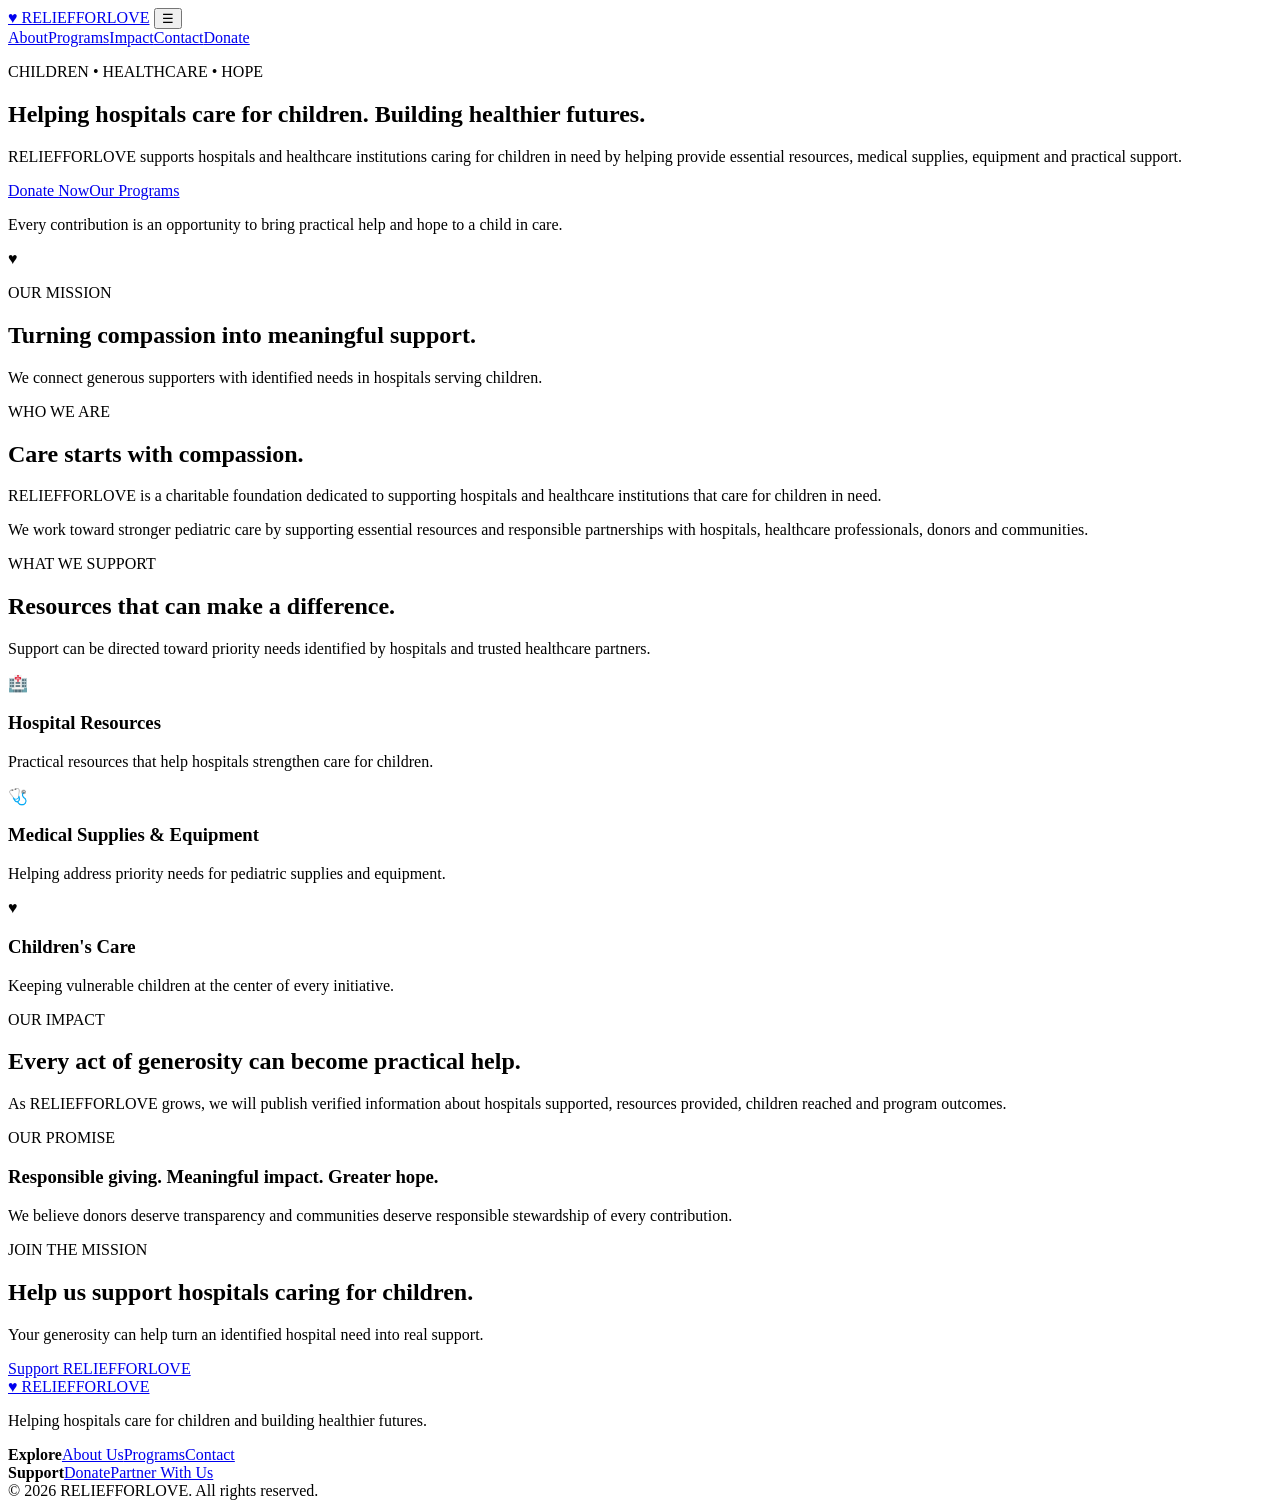
==== index.html @ f80bd143 "Add files via upload" ====
<!doctype html>
<html lang="en">
<head>
<meta charset="utf-8"><meta name="viewport" content="width=device-width,initial-scale=1">
<meta name="description" content="RELIEFFORLOVE supports hospitals caring for children in need.">
<title>RELIEFFORLOVE | Helping Hospitals Care for Children</title>
<link rel="stylesheet" href="css/style.css">
</head>
<body>
<header class="header"><nav class="nav wrap">
<a class="logo" href="index.html">♥ RELIEFFORLOVE</a>
<button class="menu" aria-label="Menu">☰</button>
<div class="links"><a href="about.html">About</a><a href="programs.html">Programs</a><a href="#impact">Impact</a><a href="contact.html">Contact</a><a class="btn small" href="donate.html">Donate</a></div>
</nav></header>

<main>
<section class="hero"><div class="wrap hero-grid">
<div><p class="eyebrow">CHILDREN • HEALTHCARE • HOPE</p>
<h1>Helping hospitals care for children. Building healthier futures.</h1>
<p class="lead">RELIEFFORLOVE supports hospitals and healthcare institutions caring for children in need by helping provide essential resources, medical supplies, equipment and practical support.</p>
<div class="actions"><a class="btn" href="donate.html">Donate Now</a><a class="btn outline" href="programs.html">Our Programs</a></div>
<p class="note">Every contribution is an opportunity to bring practical help and hope to a child in care.</p></div>
<div class="feature"><div class="heart">♥</div><p class="eyebrow light">OUR MISSION</p><h2>Turning compassion into meaningful support.</h2><p>We connect generous supporters with identified needs in hospitals serving children.</p></div>
</div></section>

<section class="section" id="mission"><div class="wrap split"><div><p class="eyebrow">WHO WE ARE</p><h2>Care starts with compassion.</h2></div><div><p>RELIEFFORLOVE is a charitable foundation dedicated to supporting hospitals and healthcare institutions that care for children in need.</p><p>We work toward stronger pediatric care by supporting essential resources and responsible partnerships with hospitals, healthcare professionals, donors and communities.</p></div></div></section>

<section class="section soft" id="programs"><div class="wrap"><p class="eyebrow">WHAT WE SUPPORT</p><h2>Resources that can make a difference.</h2><p class="intro">Support can be directed toward priority needs identified by hospitals and trusted healthcare partners.</p>
<div class="cards"><article><span>🏥</span><h3>Hospital Resources</h3><p>Practical resources that help hospitals strengthen care for children.</p></article><article><span>🩺</span><h3>Medical Supplies & Equipment</h3><p>Helping address priority needs for pediatric supplies and equipment.</p></article><article><span>♥</span><h3>Children's Care</h3><p>Keeping vulnerable children at the center of every initiative.</p></article></div></div></section>

<section class="section" id="impact"><div class="wrap impact"><div><p class="eyebrow">OUR IMPACT</p><h2>Every act of generosity can become practical help.</h2><p class="intro">As RELIEFFORLOVE grows, we will publish verified information about hospitals supported, resources provided, children reached and program outcomes.</p></div><div class="promise"><p class="eyebrow">OUR PROMISE</p><h3>Responsible giving. Meaningful impact. Greater hope.</h3><p>We believe donors deserve transparency and communities deserve responsible stewardship of every contribution.</p></div></div></section>

<section class="cta"><div class="wrap cta-grid"><div><p class="eyebrow light">JOIN THE MISSION</p><h2>Help us support hospitals caring for children.</h2><p>Your generosity can help turn an identified hospital need into real support.</p></div><a class="btn white" href="donate.html">Support RELIEFFORLOVE</a></div></section>
</main>

<footer><div class="wrap footer"><div><a class="logo white-text" href="index.html">♥ RELIEFFORLOVE</a><p>Helping hospitals care for children and building healthier futures.</p></div><div><b>Explore</b><a href="about.html">About Us</a><a href="programs.html">Programs</a><a href="contact.html">Contact</a></div><div><b>Support</b><a href="donate.html">Donate</a><a href="contact.html">Partner With Us</a></div></div><div class="wrap copyright">© 2026 RELIEFFORLOVE. All rights reserved.</div></footer>
<script src="js/main.js"></script>
</body></html>
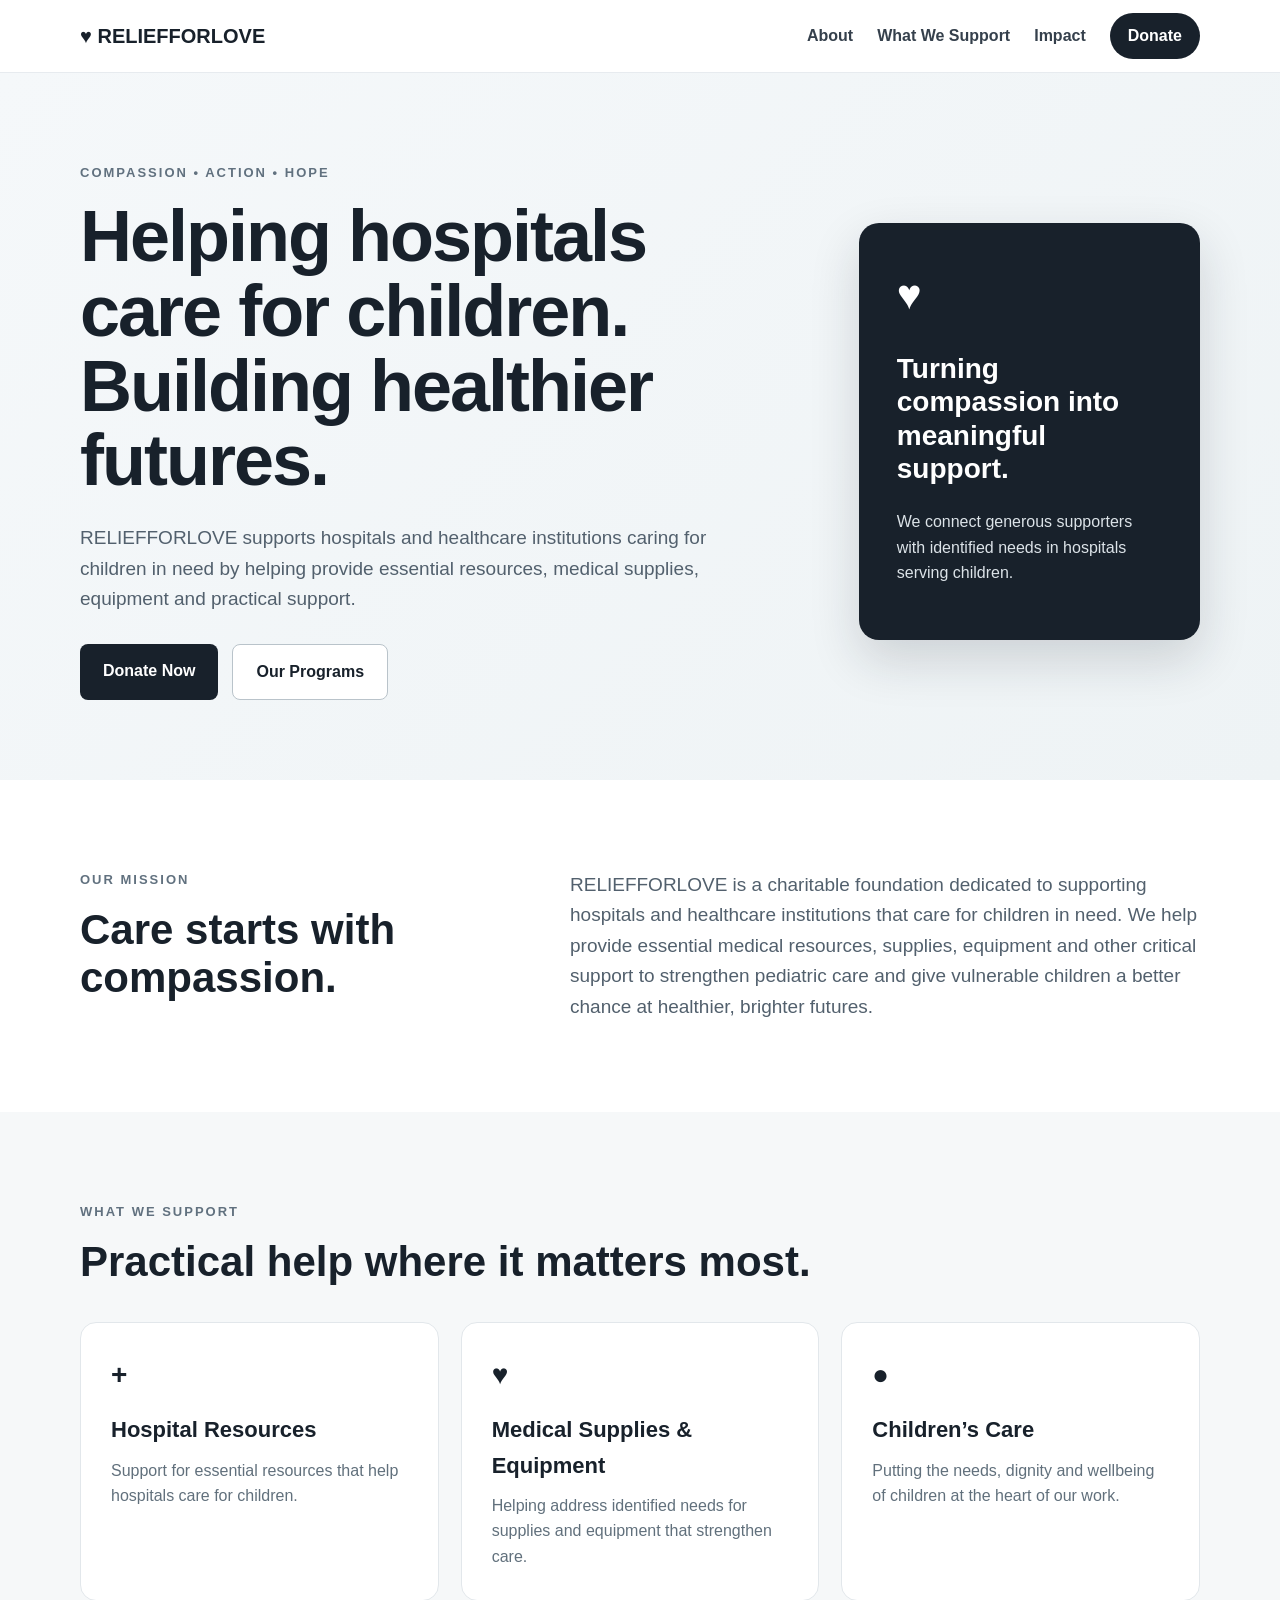
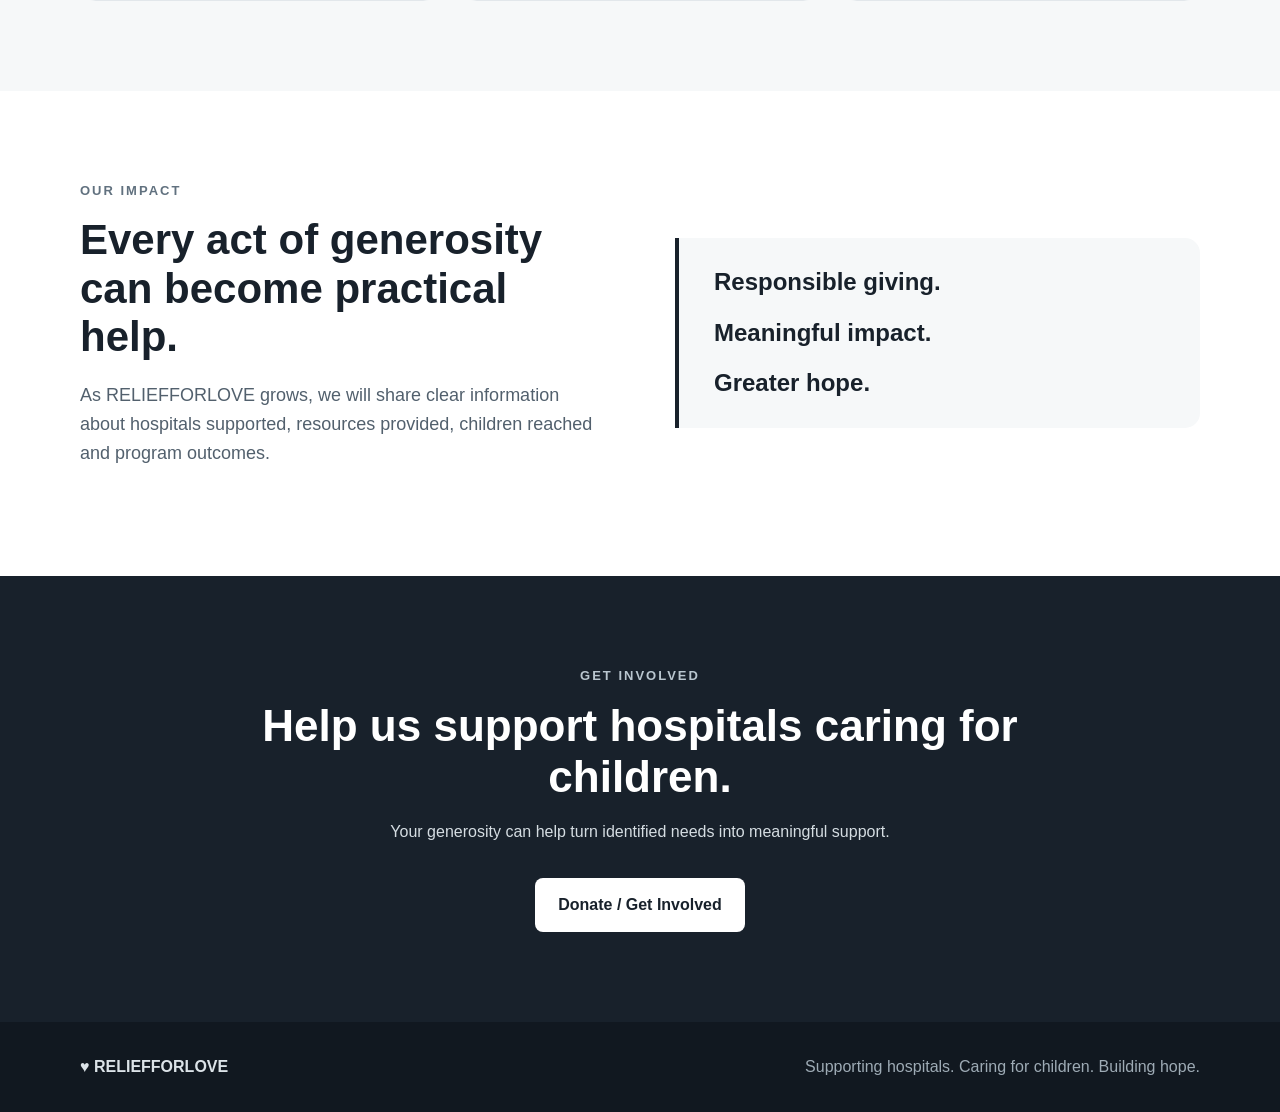
==== commit 4abe3fe0: "Add files via upload" ====
--- a/index.html
+++ b/index.html
@@ -1,38 +1,97 @@
-<!doctype html>
+<!DOCTYPE html>
 <html lang="en">
 <head>
-<meta charset="utf-8"><meta name="viewport" content="width=device-width,initial-scale=1">
-<meta name="description" content="RELIEFFORLOVE supports hospitals caring for children in need.">
-<title>RELIEFFORLOVE | Helping Hospitals Care for Children</title>
-<link rel="stylesheet" href="css/style.css">
+  <meta charset="UTF-8">
+  <meta name="viewport" content="width=device-width, initial-scale=1.0">
+  <title>RELIEFFORLOVE | Helping Hospitals Care for Children</title>
+  <link rel="stylesheet" href="style.css">
 </head>
 <body>
-<header class="header"><nav class="nav wrap">
-<a class="logo" href="index.html">♥ RELIEFFORLOVE</a>
-<button class="menu" aria-label="Menu">☰</button>
-<div class="links"><a href="about.html">About</a><a href="programs.html">Programs</a><a href="#impact">Impact</a><a href="contact.html">Contact</a><a class="btn small" href="donate.html">Donate</a></div>
-</nav></header>
+  <header class="header">
+    <div class="container nav">
+      <a class="logo" href="index.html">♥ RELIEFFORLOVE</a>
+      <nav>
+        <a href="#mission">About</a>
+        <a href="#support">What We Support</a>
+        <a href="#impact">Impact</a>
+        <a class="nav-donate" href="#donate">Donate</a>
+      </nav>
+    </div>
+  </header>
 
-<main>
-<section class="hero"><div class="wrap hero-grid">
-<div><p class="eyebrow">CHILDREN • HEALTHCARE • HOPE</p>
-<h1>Helping hospitals care for children. Building healthier futures.</h1>
-<p class="lead">RELIEFFORLOVE supports hospitals and healthcare institutions caring for children in need by helping provide essential resources, medical supplies, equipment and practical support.</p>
-<div class="actions"><a class="btn" href="donate.html">Donate Now</a><a class="btn outline" href="programs.html">Our Programs</a></div>
-<p class="note">Every contribution is an opportunity to bring practical help and hope to a child in care.</p></div>
-<div class="feature"><div class="heart">♥</div><p class="eyebrow light">OUR MISSION</p><h2>Turning compassion into meaningful support.</h2><p>We connect generous supporters with identified needs in hospitals serving children.</p></div>
-</div></section>
+  <main>
+    <section class="hero">
+      <div class="container hero-grid">
+        <div>
+          <p class="eyebrow">COMPASSION • ACTION • HOPE</p>
+          <h1>Helping hospitals care for children. <span>Building healthier futures.</span></h1>
+          <p class="hero-text">RELIEFFORLOVE supports hospitals and healthcare institutions caring for children in need by helping provide essential resources, medical supplies, equipment and practical support.</p>
+          <div class="buttons">
+            <a class="button primary" href="#donate">Donate Now</a>
+            <a class="button secondary" href="#support">Our Programs</a>
+          </div>
+        </div>
+        <div class="hero-card">
+          <div class="heart">♥</div>
+          <h2>Turning compassion into meaningful support.</h2>
+          <p>We connect generous supporters with identified needs in hospitals serving children.</p>
+        </div>
+      </div>
+    </section>
 
-<section class="section" id="mission"><div class="wrap split"><div><p class="eyebrow">WHO WE ARE</p><h2>Care starts with compassion.</h2></div><div><p>RELIEFFORLOVE is a charitable foundation dedicated to supporting hospitals and healthcare institutions that care for children in need.</p><p>We work toward stronger pediatric care by supporting essential resources and responsible partnerships with hospitals, healthcare professionals, donors and communities.</p></div></div></section>
+    <section id="mission" class="section">
+      <div class="container two-col">
+        <div>
+          <p class="eyebrow">OUR MISSION</p>
+          <h2>Care starts with compassion.</h2>
+        </div>
+        <p>RELIEFFORLOVE is a charitable foundation dedicated to supporting hospitals and healthcare institutions that care for children in need. We help provide essential medical resources, supplies, equipment and other critical support to strengthen pediatric care and give vulnerable children a better chance at healthier, brighter futures.</p>
+      </div>
+    </section>
 
-<section class="section soft" id="programs"><div class="wrap"><p class="eyebrow">WHAT WE SUPPORT</p><h2>Resources that can make a difference.</h2><p class="intro">Support can be directed toward priority needs identified by hospitals and trusted healthcare partners.</p>
-<div class="cards"><article><span>🏥</span><h3>Hospital Resources</h3><p>Practical resources that help hospitals strengthen care for children.</p></article><article><span>🩺</span><h3>Medical Supplies & Equipment</h3><p>Helping address priority needs for pediatric supplies and equipment.</p></article><article><span>♥</span><h3>Children's Care</h3><p>Keeping vulnerable children at the center of every initiative.</p></article></div></div></section>
+    <section id="support" class="section light">
+      <div class="container">
+        <p class="eyebrow">WHAT WE SUPPORT</p>
+        <h2>Practical help where it matters most.</h2>
+        <div class="cards">
+          <article><div class="icon">+</div><h3>Hospital Resources</h3><p>Support for essential resources that help hospitals care for children.</p></article>
+          <article><div class="icon">♥</div><h3>Medical Supplies & Equipment</h3><p>Helping address identified needs for supplies and equipment that strengthen care.</p></article>
+          <article><div class="icon">●</div><h3>Children’s Care</h3><p>Putting the needs, dignity and wellbeing of children at the heart of our work.</p></article>
+        </div>
+      </div>
+    </section>
 
-<section class="section" id="impact"><div class="wrap impact"><div><p class="eyebrow">OUR IMPACT</p><h2>Every act of generosity can become practical help.</h2><p class="intro">As RELIEFFORLOVE grows, we will publish verified information about hospitals supported, resources provided, children reached and program outcomes.</p></div><div class="promise"><p class="eyebrow">OUR PROMISE</p><h3>Responsible giving. Meaningful impact. Greater hope.</h3><p>We believe donors deserve transparency and communities deserve responsible stewardship of every contribution.</p></div></div></section>
+    <section id="impact" class="section">
+      <div class="container impact">
+        <div>
+          <p class="eyebrow">OUR IMPACT</p>
+          <h2>Every act of generosity can become practical help.</h2>
+          <p>As RELIEFFORLOVE grows, we will share clear information about hospitals supported, resources provided, children reached and program outcomes.</p>
+        </div>
+        <div class="promise">
+          <strong>Responsible giving.</strong>
+          <strong>Meaningful impact.</strong>
+          <strong>Greater hope.</strong>
+        </div>
+      </div>
+    </section>
 
-<section class="cta"><div class="wrap cta-grid"><div><p class="eyebrow light">JOIN THE MISSION</p><h2>Help us support hospitals caring for children.</h2><p>Your generosity can help turn an identified hospital need into real support.</p></div><a class="btn white" href="donate.html">Support RELIEFFORLOVE</a></div></section>
-</main>
+    <section id="donate" class="cta">
+      <div class="container">
+        <p class="eyebrow">GET INVOLVED</p>
+        <h2>Help us support hospitals caring for children.</h2>
+        <p>Your generosity can help turn identified needs into meaningful support.</p>
+        <a class="button primary" href="mailto:info@reliefforlove.org?subject=Donation%20Inquiry">Donate / Get Involved</a>
+      </div>
+    </section>
+  </main>
 
-<footer><div class="wrap footer"><div><a class="logo white-text" href="index.html">♥ RELIEFFORLOVE</a><p>Helping hospitals care for children and building healthier futures.</p></div><div><b>Explore</b><a href="about.html">About Us</a><a href="programs.html">Programs</a><a href="contact.html">Contact</a></div><div><b>Support</b><a href="donate.html">Donate</a><a href="contact.html">Partner With Us</a></div></div><div class="wrap copyright">© 2026 RELIEFFORLOVE. All rights reserved.</div></footer>
-<script src="js/main.js"></script>
-</body></html>+  <footer>
+    <div class="container footer">
+      <strong>♥ RELIEFFORLOVE</strong>
+      <span>Supporting hospitals. Caring for children. Building hope.</span>
+    </div>
+  </footer>
+  <script src="main.js"></script>
+</body>
+</html>
--- a/style.css
+++ b/style.css
@@ -0,0 +1 @@
+*{box-sizing:border-box}html{scroll-behavior:smooth}body{margin:0;font-family:Arial,Helvetica,sans-serif;color:#18212b;line-height:1.6;background:#fff}.container{width:min(1120px,92%);margin:auto}.header{position:sticky;top:0;background:rgba(255,255,255,.96);border-bottom:1px solid #e7ebef;z-index:10}.nav{min-height:72px;display:flex;align-items:center;justify-content:space-between;gap:20px}.logo{font-weight:800;font-size:20px;text-decoration:none;color:#18212b}.nav nav{display:flex;align-items:center;gap:24px}.nav nav a{color:#35404c;text-decoration:none;font-weight:600}.nav-donate{padding:10px 18px;border-radius:999px;background:#18212b;color:white!important}.hero{padding:90px 0 80px;background:linear-gradient(135deg,#f5f8fa,#eef3f5)}.hero-grid{display:grid;grid-template-columns:1.35fr .65fr;gap:70px;align-items:center}.eyebrow{font-size:13px;font-weight:800;letter-spacing:2px;color:#61717f;margin:0 0 15px}.hero h1{font-size:clamp(42px,6vw,72px);line-height:1.04;letter-spacing:-2px;margin:0 0 25px}.hero h1 span{display:block}.hero-text{font-size:19px;max-width:680px;color:#52606d}.buttons{display:flex;gap:14px;flex-wrap:wrap;margin-top:30px}.button{display:inline-block;padding:14px 23px;border-radius:8px;text-decoration:none;font-weight:800}.primary{background:#18212b;color:white}.secondary{border:1px solid #b9c3ca;color:#18212b;background:white}.hero-card{background:#18212b;color:white;border-radius:20px;padding:38px;box-shadow:0 20px 50px rgba(24,33,43,.16)}.heart{font-size:42px;margin-bottom:15px}.hero-card h2{font-size:28px;line-height:1.2}.hero-card p{color:#dce3e8}.section{padding:90px 0}.section.light{background:#f6f8f9}.two-col{display:grid;grid-template-columns:.8fr 1.2fr;gap:70px}.section h2{font-size:42px;line-height:1.15;margin:0 0 20px}.two-col>p{font-size:19px;color:#52606d;margin:0}.cards{display:grid;grid-template-columns:repeat(3,1fr);gap:22px;margin-top:35px}.cards article{background:white;border:1px solid #e2e7eb;border-radius:16px;padding:30px}.icon{font-size:28px;font-weight:800;margin-bottom:15px}.cards h3{font-size:22px;margin:0 0 10px}.cards p{color:#61707c;margin:0}.impact{display:grid;grid-template-columns:1fr 1fr;gap:70px;align-items:center}.impact p:not(.eyebrow){font-size:18px;color:#52606d}.promise{border-left:4px solid #18212b;padding:25px 35px;background:#f6f8f9;border-radius:0 15px 15px 0;display:grid;gap:12px;font-size:24px}.cta{text-align:center;padding:90px 20px;background:#18212b;color:white}.cta .eyebrow{color:#b9c6cf}.cta h2{font-size:44px;line-height:1.15;margin:0 auto 15px;max-width:760px}.cta p{color:#d5dde2}.cta .primary{background:white;color:#18212b;margin-top:18px}footer{background:#111820;color:#dce3e8}.footer{min-height:90px;display:flex;justify-content:space-between;align-items:center;gap:20px}footer span{color:#9eabb5}@media(max-width:800px){.nav nav{gap:12px;font-size:14px}.hero-grid,.two-col,.impact{grid-template-columns:1fr;gap:35px}.hero{padding:65px 0}.cards{grid-template-columns:1fr}.section{padding:65px 0}.section h2,.cta h2{font-size:34px}.footer{flex-direction:column;justify-content:center;padding:25px 0;text-align:center}}@media(max-width:520px){.nav{min-height:62px}.logo{font-size:17px}.nav nav a:not(.nav-donate){display:none}.hero h1{font-size:43px}.hero-text{font-size:17px}}
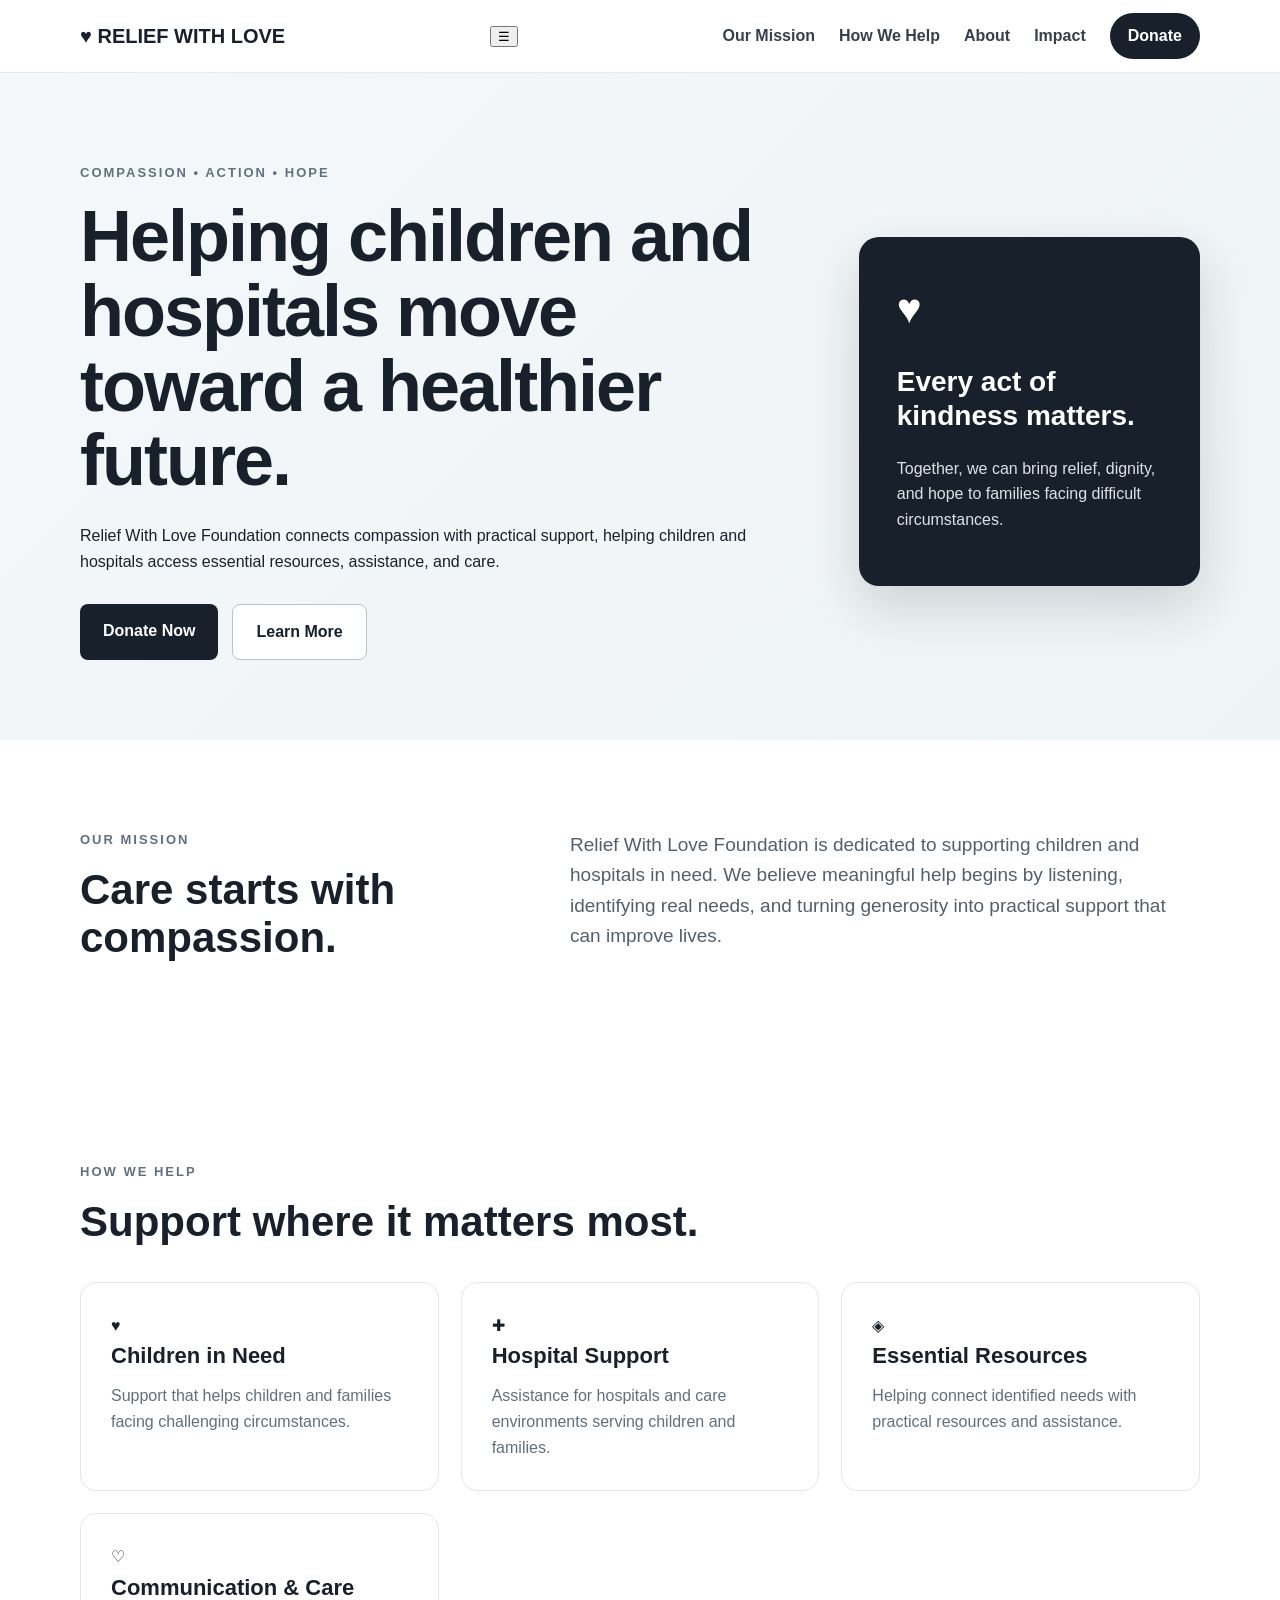
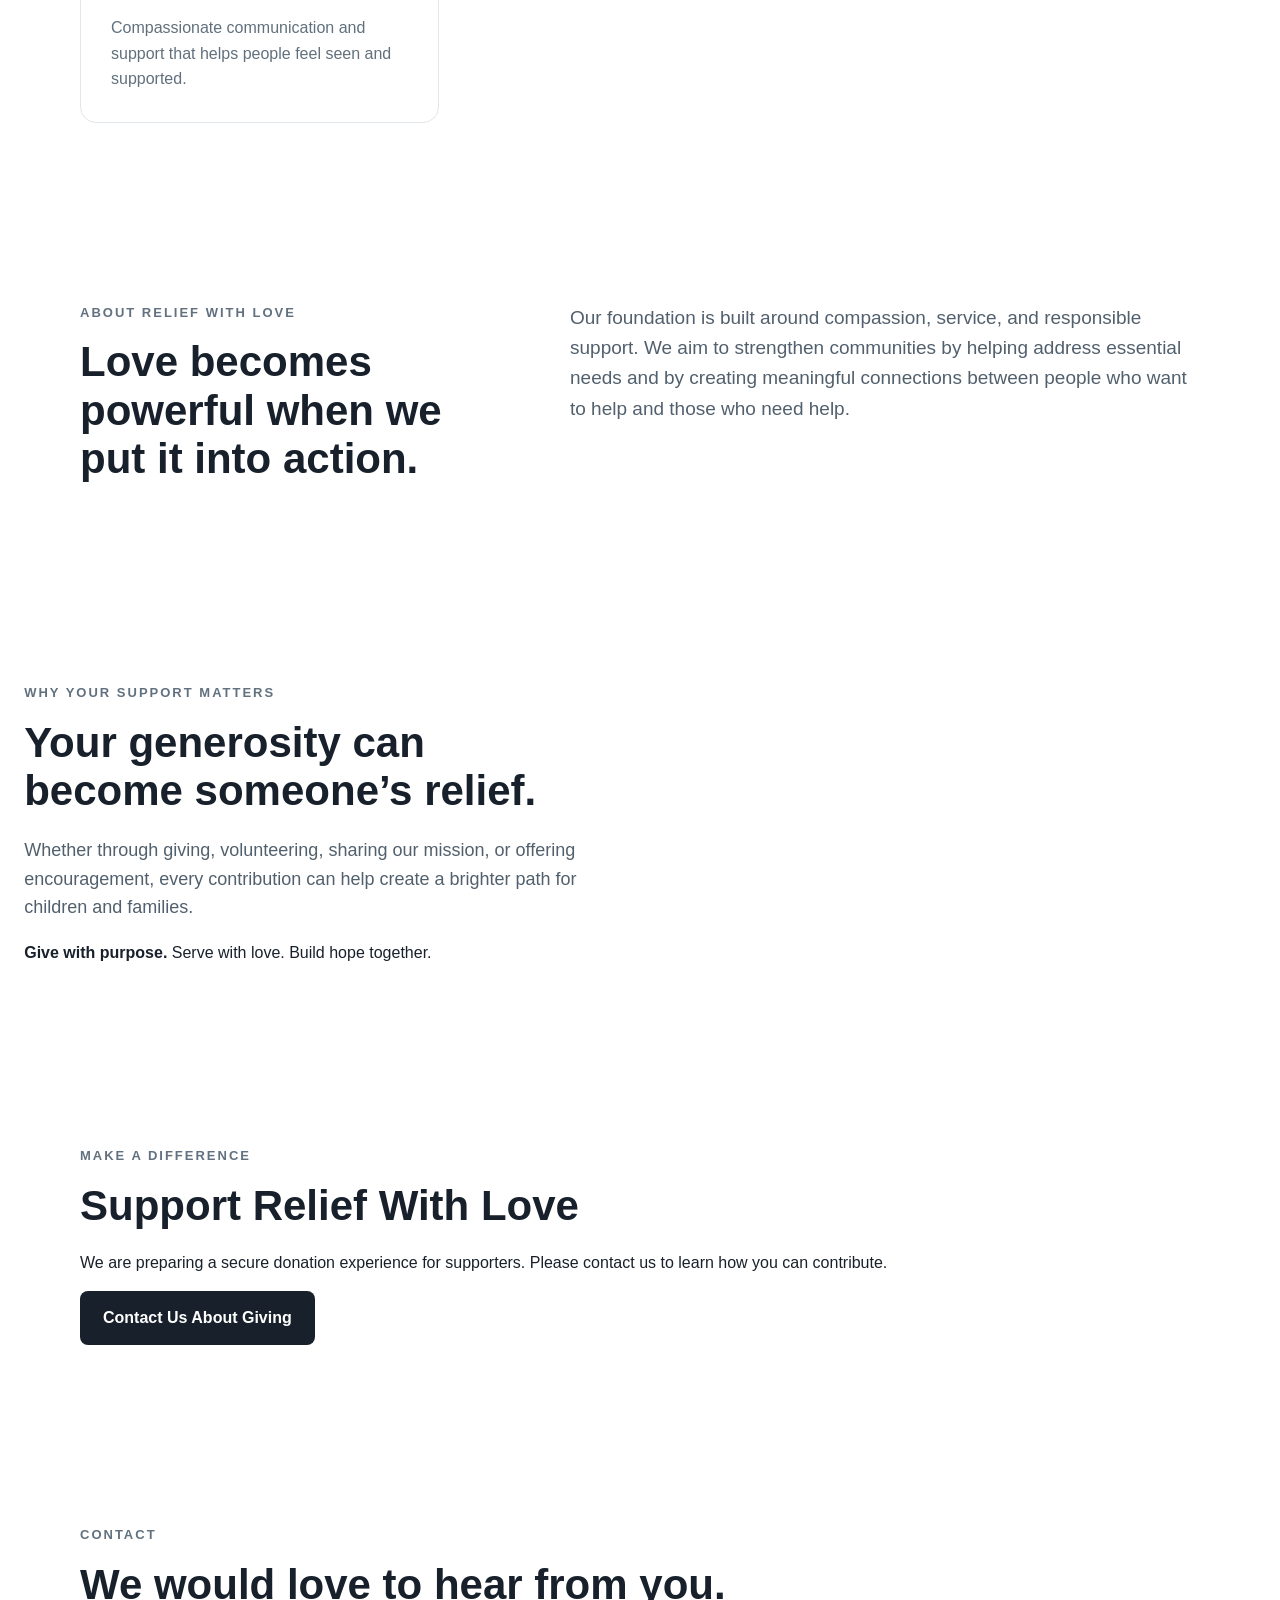
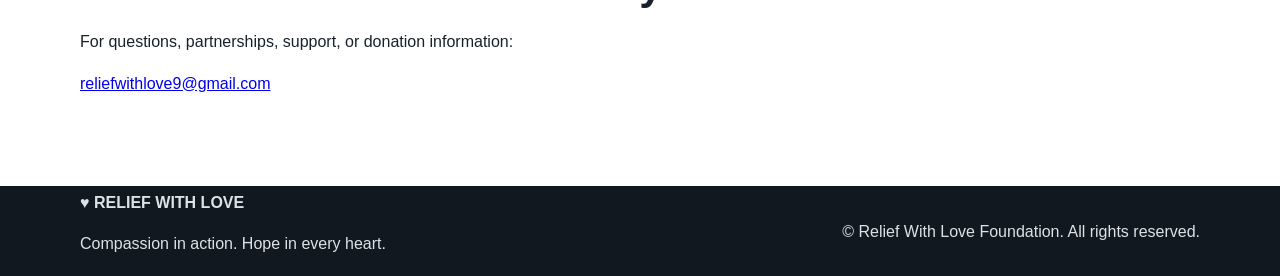
==== commit 6645c6a8: "Update index.html" ====
--- a/index.html
+++ b/index.html
@@ -3,95 +3,240 @@
 <head>
   <meta charset="UTF-8">
   <meta name="viewport" content="width=device-width, initial-scale=1.0">
-  <title>RELIEFFORLOVE | Helping Hospitals Care for Children</title>
+  <meta name="description" content="Relief With Love Foundation supports children and hospitals with essential resources, compassionate assistance, and hope.">
+  <title>RELIEF WITH LOVE | Compassion in Action</title>
   <link rel="stylesheet" href="style.css">
 </head>
+
 <body>
-  <header class="header">
-    <div class="container nav">
-      <a class="logo" href="index.html">♥ RELIEFFORLOVE</a>
-      <nav>
-        <a href="#mission">About</a>
-        <a href="#support">What We Support</a>
-        <a href="#impact">Impact</a>
-        <a class="nav-donate" href="#donate">Donate</a>
-      </nav>
-    </div>
-  </header>
-
-  <main>
-    <section class="hero">
-      <div class="container hero-grid">
-        <div>
-          <p class="eyebrow">COMPASSION • ACTION • HOPE</p>
-          <h1>Helping hospitals care for children. <span>Building healthier futures.</span></h1>
-          <p class="hero-text">RELIEFFORLOVE supports hospitals and healthcare institutions caring for children in need by helping provide essential resources, medical supplies, equipment and practical support.</p>
-          <div class="buttons">
-            <a class="button primary" href="#donate">Donate Now</a>
-            <a class="button secondary" href="#support">Our Programs</a>
-          </div>
-        </div>
-        <div class="hero-card">
-          <div class="heart">♥</div>
-          <h2>Turning compassion into meaningful support.</h2>
-          <p>We connect generous supporters with identified needs in hospitals serving children.</p>
-        </div>
+
+<header class="header">
+  <div class="container nav">
+    <a class="logo" href="index.html">♥ RELIEF WITH LOVE</a>
+
+    <button class="menu-toggle" aria-label="Open menu">☰</button>
+
+    <nav class="nav-links">
+      <a href="#mission">Our Mission</a>
+      <a href="#programs">How We Help</a>
+      <a href="#about">About</a>
+      <a href="#impact">Impact</a>
+      <a class="nav-donate" href="#donate">Donate</a>
+    </nav>
+  </div>
+</header>
+
+<main>
+
+<section class="hero">
+  <div class="container hero-grid">
+
+    <div>
+      <p class="eyebrow">COMPASSION • ACTION • HOPE</p>
+
+      <h1>
+        Helping children and hospitals move toward a healthier future.
+      </h1>
+
+      <p class="lead">
+        Relief With Love Foundation connects compassion with practical support,
+        helping children and hospitals access essential resources, assistance,
+        and care.
+      </p>
+
+      <div class="buttons">
+        <a class="button primary" href="#donate">Donate Now</a>
+        <a class="button secondary" href="#mission">Learn More</a>
       </div>
-    </section>
-
-    <section id="mission" class="section">
-      <div class="container two-col">
-        <div>
-          <p class="eyebrow">OUR MISSION</p>
-          <h2>Care starts with compassion.</h2>
-        </div>
-        <p>RELIEFFORLOVE is a charitable foundation dedicated to supporting hospitals and healthcare institutions that care for children in need. We help provide essential medical resources, supplies, equipment and other critical support to strengthen pediatric care and give vulnerable children a better chance at healthier, brighter futures.</p>
-      </div>
-    </section>
-
-    <section id="support" class="section light">
-      <div class="container">
-        <p class="eyebrow">WHAT WE SUPPORT</p>
-        <h2>Practical help where it matters most.</h2>
-        <div class="cards">
-          <article><div class="icon">+</div><h3>Hospital Resources</h3><p>Support for essential resources that help hospitals care for children.</p></article>
-          <article><div class="icon">♥</div><h3>Medical Supplies & Equipment</h3><p>Helping address identified needs for supplies and equipment that strengthen care.</p></article>
-          <article><div class="icon">●</div><h3>Children’s Care</h3><p>Putting the needs, dignity and wellbeing of children at the heart of our work.</p></article>
-        </div>
-      </div>
-    </section>
-
-    <section id="impact" class="section">
-      <div class="container impact">
-        <div>
-          <p class="eyebrow">OUR IMPACT</p>
-          <h2>Every act of generosity can become practical help.</h2>
-          <p>As RELIEFFORLOVE grows, we will share clear information about hospitals supported, resources provided, children reached and program outcomes.</p>
-        </div>
-        <div class="promise">
-          <strong>Responsible giving.</strong>
-          <strong>Meaningful impact.</strong>
-          <strong>Greater hope.</strong>
-        </div>
-      </div>
-    </section>
-
-    <section id="donate" class="cta">
-      <div class="container">
-        <p class="eyebrow">GET INVOLVED</p>
-        <h2>Help us support hospitals caring for children.</h2>
-        <p>Your generosity can help turn identified needs into meaningful support.</p>
-        <a class="button primary" href="mailto:info@reliefforlove.org?subject=Donation%20Inquiry">Donate / Get Involved</a>
-      </div>
-    </section>
-  </main>
-
-  <footer>
-    <div class="container footer">
-      <strong>♥ RELIEFFORLOVE</strong>
-      <span>Supporting hospitals. Caring for children. Building hope.</span>
-    </div>
-  </footer>
-  <script src="main.js"></script>
+    </div>
+
+    <div class="hero-card">
+      <div class="heart">♥</div>
+
+      <h2>Every act of kindness matters.</h2>
+
+      <p>
+        Together, we can bring relief, dignity, and hope to families facing
+        difficult circumstances.
+      </p>
+    </div>
+
+  </div>
+</section>
+
+
+<section id="mission" class="section">
+  <div class="container two-col">
+
+    <div>
+      <p class="eyebrow">OUR MISSION</p>
+      <h2>Care starts with compassion.</h2>
+    </div>
+
+    <p>
+      Relief With Love Foundation is dedicated to supporting children and
+      hospitals in need. We believe meaningful help begins by listening,
+      identifying real needs, and turning generosity into practical support
+      that can improve lives.
+    </p>
+
+  </div>
+</section>
+
+
+<section id="programs" class="section soft">
+  <div class="container">
+
+    <p class="eyebrow">HOW WE HELP</p>
+    <h2>Support where it matters most.</h2>
+
+    <div class="cards">
+
+      <article class="card">
+        <span>♥</span>
+        <h3>Children in Need</h3>
+        <p>
+          Support that helps children and families facing challenging
+          circumstances.
+        </p>
+      </article>
+
+      <article class="card">
+        <span>✚</span>
+        <h3>Hospital Support</h3>
+        <p>
+          Assistance for hospitals and care environments serving children
+          and families.
+        </p>
+      </article>
+
+      <article class="card">
+        <span>◈</span>
+        <h3>Essential Resources</h3>
+        <p>
+          Helping connect identified needs with practical resources
+          and assistance.
+        </p>
+      </article>
+
+      <article class="card">
+        <span>♡</span>
+        <h3>Communication & Care</h3>
+        <p>
+          Compassionate communication and support that helps people feel
+          seen and supported.
+        </p>
+      </article>
+
+    </div>
+  </div>
+</section>
+
+
+<section id="about" class="section">
+  <div class="container two-col">
+
+    <div>
+      <p class="eyebrow">ABOUT RELIEF WITH LOVE</p>
+      <h2>Love becomes powerful when we put it into action.</h2>
+    </div>
+
+    <p>
+      Our foundation is built around compassion, service, and responsible
+      support. We aim to strengthen communities by helping address essential
+      needs and by creating meaningful connections between people who want
+      to help and those who need help.
+    </p>
+
+  </div>
+</section>
+
+
+<section id="impact" class="section impact">
+  <div class="container impact-box">
+
+    <div>
+      <p class="eyebrow">WHY YOUR SUPPORT MATTERS</p>
+
+      <h2>Your generosity can become someone’s relief.</h2>
+
+      <p>
+        Whether through giving, volunteering, sharing our mission, or offering
+        encouragement, every contribution can help create a brighter path
+        for children and families.
+      </p>
+    </div>
+
+    <div class="impact-note">
+      <strong>Give with purpose.</strong>
+      <span>Serve with love.</span>
+      <span>Build hope together.</span>
+    </div>
+
+  </div>
+</section>
+
+
+<section id="donate" class="section donate">
+  <div class="container donate-box">
+
+    <p class="eyebrow">MAKE A DIFFERENCE</p>
+
+    <h2>Support Relief With Love</h2>
+
+    <p>
+      We are preparing a secure donation experience for supporters.
+      Please contact us to learn how you can contribute.
+    </p>
+
+    <a
+      class="button primary"
+      href="mailto:reliefwithlove9@gmail.com?subject=Donation%20Information">
+      Contact Us About Giving
+    </a>
+
+  </div>
+</section>
+
+
+<section id="contact" class="section">
+  <div class="container contact">
+
+    <p class="eyebrow">CONTACT</p>
+
+    <h2>We would love to hear from you.</h2>
+
+    <p>
+      For questions, partnerships, support, or donation information:
+    </p>
+
+    <a class="email" href="mailto:reliefwithlove9@gmail.com">
+      reliefwithlove9@gmail.com
+    </a>
+
+  </div>
+</section>
+
+</main>
+
+
+<footer>
+  <div class="container footer">
+
+    <div>
+      <strong>♥ RELIEF WITH LOVE</strong>
+      <p>Compassion in action. Hope in every heart.</p>
+    </div>
+
+    <p>
+      © <span id="year"></span>
+      Relief With Love Foundation. All rights reserved.
+    </p>
+
+  </div>
+</footer>
+
+<script src="main.js"></script>
+
 </body>
 </html>
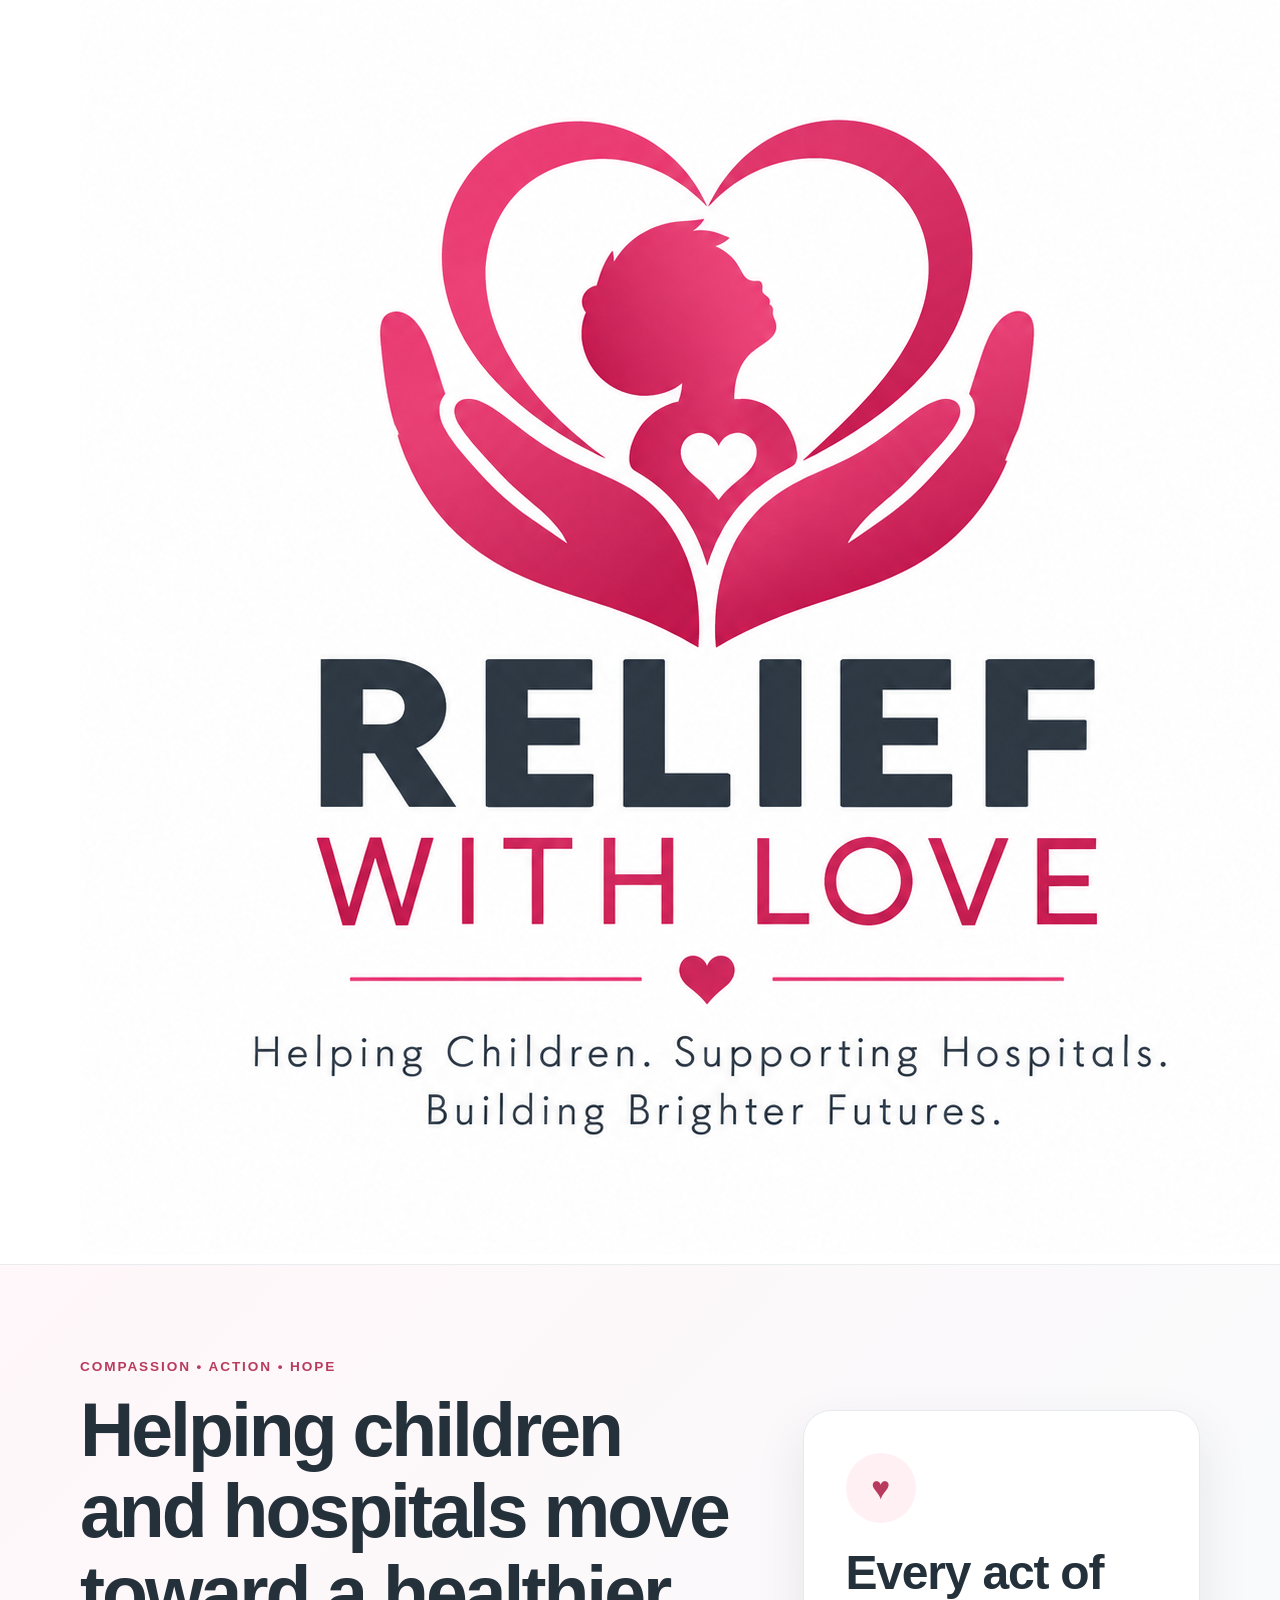
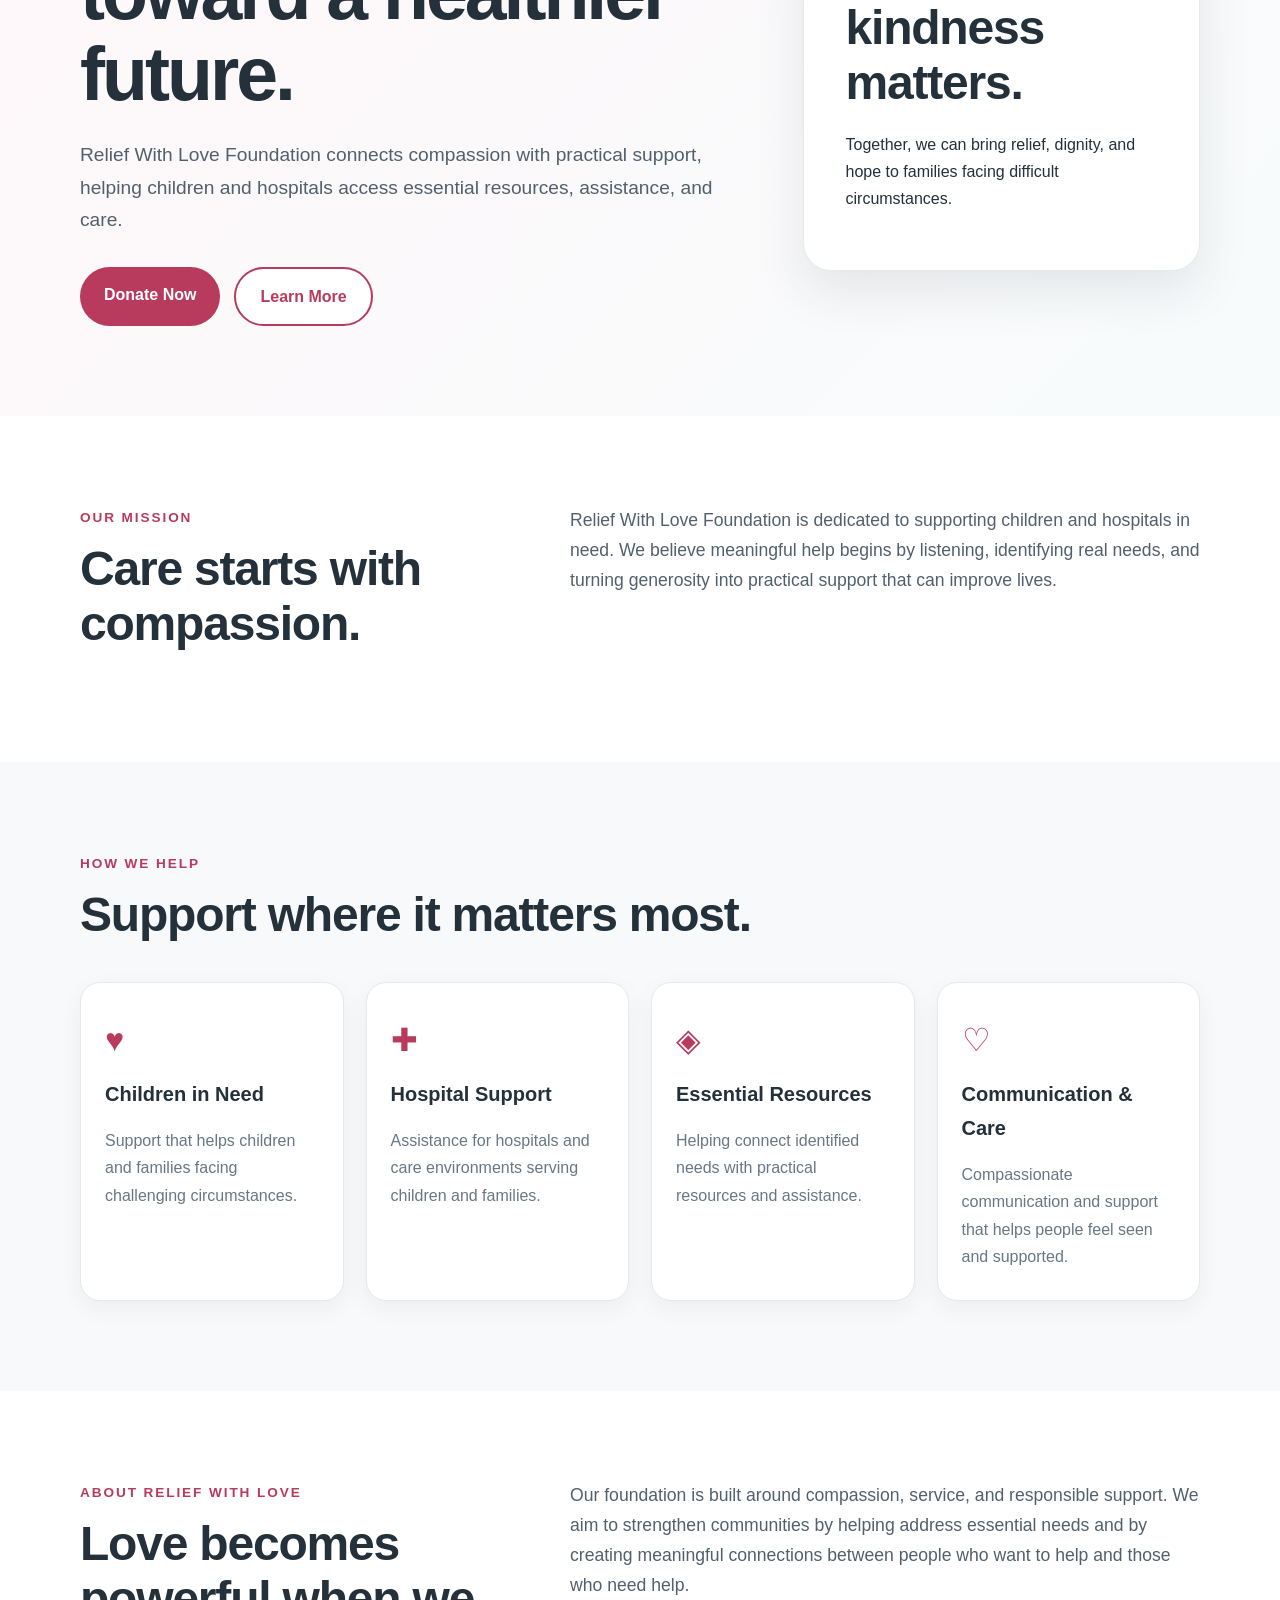
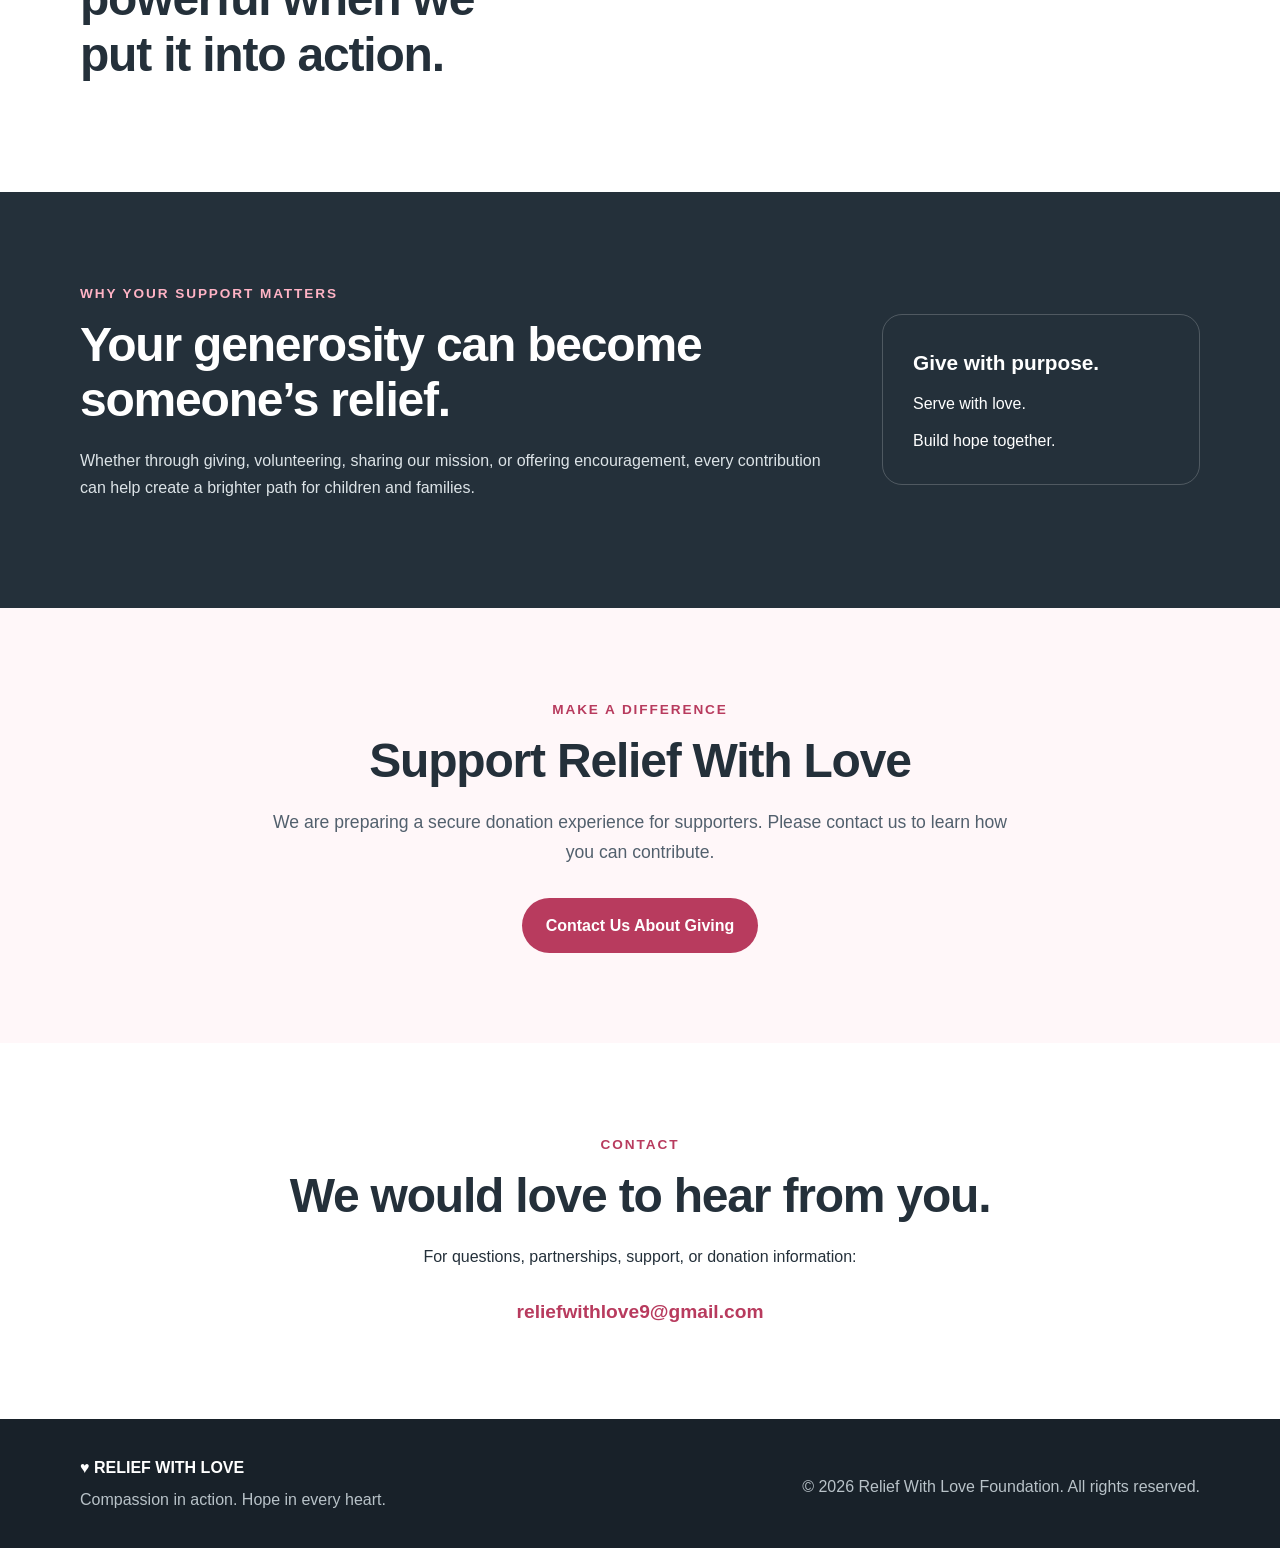
==== commit a10ab302: "Update index.html" ====
--- a/index.html
+++ b/index.html
@@ -12,7 +12,9 @@
 
 <header class="header">
   <div class="container nav">
-    <a class="logo" href="index.html">♥ RELIEF WITH LOVE</a>
+    <a class="logo" href="index.html">
+  <img src="0503D2F3-4D78-4268-BEAE-FD641141E26F.png" alt="Relief With Love Foundation logo">
+</a>
 
     <button class="menu-toggle" aria-label="Open menu">☰</button>
 
--- a/style.css
+++ b/style.css
@@ -1 +1,419 @@
-*{box-sizing:border-box}html{scroll-behavior:smooth}body{margin:0;font-family:Arial,Helvetica,sans-serif;color:#18212b;line-height:1.6;background:#fff}.container{width:min(1120px,92%);margin:auto}.header{position:sticky;top:0;background:rgba(255,255,255,.96);border-bottom:1px solid #e7ebef;z-index:10}.nav{min-height:72px;display:flex;align-items:center;justify-content:space-between;gap:20px}.logo{font-weight:800;font-size:20px;text-decoration:none;color:#18212b}.nav nav{display:flex;align-items:center;gap:24px}.nav nav a{color:#35404c;text-decoration:none;font-weight:600}.nav-donate{padding:10px 18px;border-radius:999px;background:#18212b;color:white!important}.hero{padding:90px 0 80px;background:linear-gradient(135deg,#f5f8fa,#eef3f5)}.hero-grid{display:grid;grid-template-columns:1.35fr .65fr;gap:70px;align-items:center}.eyebrow{font-size:13px;font-weight:800;letter-spacing:2px;color:#61717f;margin:0 0 15px}.hero h1{font-size:clamp(42px,6vw,72px);line-height:1.04;letter-spacing:-2px;margin:0 0 25px}.hero h1 span{display:block}.hero-text{font-size:19px;max-width:680px;color:#52606d}.buttons{display:flex;gap:14px;flex-wrap:wrap;margin-top:30px}.button{display:inline-block;padding:14px 23px;border-radius:8px;text-decoration:none;font-weight:800}.primary{background:#18212b;color:white}.secondary{border:1px solid #b9c3ca;color:#18212b;background:white}.hero-card{background:#18212b;color:white;border-radius:20px;padding:38px;box-shadow:0 20px 50px rgba(24,33,43,.16)}.heart{font-size:42px;margin-bottom:15px}.hero-card h2{font-size:28px;line-height:1.2}.hero-card p{color:#dce3e8}.section{padding:90px 0}.section.light{background:#f6f8f9}.two-col{display:grid;grid-template-columns:.8fr 1.2fr;gap:70px}.section h2{font-size:42px;line-height:1.15;margin:0 0 20px}.two-col>p{font-size:19px;color:#52606d;margin:0}.cards{display:grid;grid-template-columns:repeat(3,1fr);gap:22px;margin-top:35px}.cards article{background:white;border:1px solid #e2e7eb;border-radius:16px;padding:30px}.icon{font-size:28px;font-weight:800;margin-bottom:15px}.cards h3{font-size:22px;margin:0 0 10px}.cards p{color:#61707c;margin:0}.impact{display:grid;grid-template-columns:1fr 1fr;gap:70px;align-items:center}.impact p:not(.eyebrow){font-size:18px;color:#52606d}.promise{border-left:4px solid #18212b;padding:25px 35px;background:#f6f8f9;border-radius:0 15px 15px 0;display:grid;gap:12px;font-size:24px}.cta{text-align:center;padding:90px 20px;background:#18212b;color:white}.cta .eyebrow{color:#b9c6cf}.cta h2{font-size:44px;line-height:1.15;margin:0 auto 15px;max-width:760px}.cta p{color:#d5dde2}.cta .primary{background:white;color:#18212b;margin-top:18px}footer{background:#111820;color:#dce3e8}.footer{min-height:90px;display:flex;justify-content:space-between;align-items:center;gap:20px}footer span{color:#9eabb5}@media(max-width:800px){.nav nav{gap:12px;font-size:14px}.hero-grid,.two-col,.impact{grid-template-columns:1fr;gap:35px}.hero{padding:65px 0}.cards{grid-template-columns:1fr}.section{padding:65px 0}.section h2,.cta h2{font-size:34px}.footer{flex-direction:column;justify-content:center;padding:25px 0;text-align:center}}@media(max-width:520px){.nav{min-height:62px}.logo{font-size:17px}.nav nav a:not(.nav-donate){display:none}.hero h1{font-size:43px}.hero-text{font-size:17px}}
+* {
+  box-sizing: border-box;
+}
+
+html {
+  scroll-behavior: smooth;
+}
+
+body {
+  margin: 0;
+  font-family: Arial, Helvetica, sans-serif;
+  color: #24303a;
+  background: #ffffff;
+  line-height: 1.7;
+}
+
+a {
+  color: inherit;
+  text-decoration: none;
+}
+
+.container {
+  width: min(1120px, 92%);
+  margin: 0 auto;
+}
+
+/* HEADER */
+
+.header {
+  position: sticky;
+  top: 0;
+  z-index: 1000;
+  background: rgba(255, 255, 255, 0.97);
+  border-bottom: 1px solid #e8ecef;
+}
+
+.nav {
+  min-height: 76px;
+  display: flex;
+  align-items: center;
+  justify-content: space-between;
+  gap: 30px;
+}
+
+.logo {
+  font-size: 1.25rem;
+  font-weight: 800;
+  letter-spacing: 0.04em;
+  color: #b83b5e;
+}
+
+.nav-links {
+  display: flex;
+  align-items: center;
+  gap: 25px;
+  font-weight: 600;
+}
+
+.nav-links a:hover {
+  color: #b83b5e;
+}
+
+.nav-donate {
+  background: #b83b5e;
+  color: white;
+  padding: 10px 18px;
+  border-radius: 999px;
+}
+
+.nav-donate:hover {
+  color: white !important;
+  background: #96304c;
+}
+
+.menu-toggle {
+  display: none;
+  border: 0;
+  background: transparent;
+  font-size: 1.7rem;
+  cursor: pointer;
+}
+
+/* HERO */
+
+.hero {
+  background: linear-gradient(135deg, #fff7f9 0%, #f7fbfc 100%);
+  padding: 90px 0;
+}
+
+.hero-grid {
+  display: grid;
+  grid-template-columns: 1.25fr 0.75fr;
+  gap: 60px;
+  align-items: center;
+}
+
+.eyebrow {
+  margin: 0 0 12px;
+  color: #b83b5e;
+  font-weight: 800;
+  font-size: 0.85rem;
+  letter-spacing: 0.14em;
+}
+
+h1 {
+  margin: 0 0 24px;
+  font-size: clamp(2.5rem, 6vw, 4.7rem);
+  line-height: 1.08;
+  letter-spacing: -0.04em;
+}
+
+h2 {
+  margin: 0 0 20px;
+  font-size: clamp(2rem, 4vw, 3rem);
+  line-height: 1.15;
+  letter-spacing: -0.025em;
+}
+
+h3 {
+  margin: 10px 0;
+  font-size: 1.25rem;
+}
+
+.lead {
+  max-width: 700px;
+  font-size: 1.2rem;
+  color: #52606d;
+}
+
+.buttons {
+  display: flex;
+  flex-wrap: wrap;
+  gap: 14px;
+  margin-top: 30px;
+}
+
+.button {
+  display: inline-block;
+  padding: 14px 24px;
+  border-radius: 999px;
+  font-weight: 800;
+  transition: 0.2s ease;
+}
+
+.button:hover {
+  transform: translateY(-2px);
+}
+
+.primary {
+  background: #b83b5e;
+  color: white;
+}
+
+.primary:hover {
+  background: #96304c;
+}
+
+.secondary {
+  border: 2px solid #b83b5e;
+  color: #b83b5e;
+  background: white;
+}
+
+.secondary:hover {
+  background: #fff1f4;
+}
+
+.hero-card {
+  padding: 42px;
+  background: white;
+  border: 1px solid #e6eaed;
+  border-radius: 28px;
+  box-shadow: 0 20px 50px rgba(40, 50, 60, 0.1);
+}
+
+.heart {
+  width: 70px;
+  height: 70px;
+  display: grid;
+  place-items: center;
+  margin-bottom: 22px;
+  border-radius: 50%;
+  background: #fff0f4;
+  color: #b83b5e;
+  font-size: 2rem;
+}
+
+/* SECTIONS */
+
+.section {
+  padding: 90px 0;
+}
+
+.soft {
+  background: #f7f9fa;
+}
+
+.two-col {
+  display: grid;
+  grid-template-columns: 0.8fr 1.2fr;
+  gap: 70px;
+  align-items: start;
+}
+
+.two-col > p {
+  margin: 0;
+  font-size: 1.1rem;
+  color: #52606d;
+}
+
+/* CARDS */
+
+.cards {
+  display: grid;
+  grid-template-columns: repeat(4, 1fr);
+  gap: 22px;
+  margin-top: 40px;
+}
+
+.card {
+  background: white;
+  padding: 30px 24px;
+  border-radius: 20px;
+  border: 1px solid #e4e9ec;
+  box-shadow: 0 8px 25px rgba(30, 40, 50, 0.05);
+}
+
+.card > span {
+  font-size: 2rem;
+  color: #b83b5e;
+}
+
+.card p {
+  margin-bottom: 0;
+  color: #687784;
+}
+
+/* IMPACT */
+
+.impact {
+  background: #24303a;
+  color: white;
+}
+
+.impact-box {
+  display: grid;
+  grid-template-columns: 1.4fr 0.6fr;
+  gap: 60px;
+  align-items: center;
+}
+
+.impact .eyebrow {
+  color: #ffb3c5;
+}
+
+.impact p {
+  color: #dce3e7;
+}
+
+.impact-note {
+  padding: 30px;
+  border: 1px solid rgba(255, 255, 255, 0.2);
+  border-radius: 20px;
+  display: flex;
+  flex-direction: column;
+  gap: 10px;
+}
+
+.impact-note strong {
+  font-size: 1.3rem;
+}
+
+/* DONATE */
+
+.donate {
+  background: #fff7f9;
+  text-align: center;
+}
+
+.donate-box {
+  max-width: 760px;
+}
+
+.donate-box p:not(.eyebrow) {
+  color: #52606d;
+  font-size: 1.1rem;
+  margin-bottom: 30px;
+}
+
+/* CONTACT */
+
+.contact {
+  text-align: center;
+  max-width: 800px;
+}
+
+.email {
+  display: inline-block;
+  margin-top: 10px;
+  color: #b83b5e;
+  font-size: 1.2rem;
+  font-weight: 800;
+}
+
+.email:hover {
+  text-decoration: underline;
+}
+
+/* FOOTER */
+
+footer {
+  background: #182129;
+  color: white;
+  padding: 35px 0;
+}
+
+.footer {
+  display: flex;
+  justify-content: space-between;
+  gap: 30px;
+  align-items: center;
+}
+
+.footer p {
+  margin: 5px 0 0;
+  color: #b8c2c8;
+}
+
+.footer > p {
+  text-align: right;
+}
+
+/* MOBILE */
+
+@media (max-width: 850px) {
+
+  .nav {
+    min-height: 68px;
+  }
+
+  .menu-toggle {
+    display: block;
+  }
+
+  .nav-links {
+    display: none;
+    position: absolute;
+    left: 4%;
+    right: 4%;
+    top: 68px;
+    padding: 20px;
+    background: white;
+    border: 1px solid #e4e9ec;
+    border-radius: 18px;
+    box-shadow: 0 15px 35px rgba(30, 40, 50, 0.12);
+    flex-direction: column;
+    align-items: stretch;
+  }
+
+  .nav-links.open {
+    display: flex;
+  }
+
+  .nav-links a {
+    padding: 10px;
+  }
+
+  .hero {
+    padding: 65px 0;
+  }
+
+  .hero-grid,
+  .two-col,
+  .impact-box {
+    grid-template-columns: 1fr;
+    gap: 35px;
+  }
+
+  .cards {
+    grid-template-columns: 1fr 1fr;
+  }
+
+  .section {
+    padding: 65px 0;
+  }
+
+  .footer {
+    flex-direction: column;
+    align-items: flex-start;
+  }
+
+  .footer > p {
+    text-align: left;
+  }
+}
+
+@media (max-width: 560px) {
+
+  h1 {
+    font-size: 2.5rem;
+  }
+
+  .cards {
+    grid-template-columns: 1fr;
+  }
+
+  .hero-card {
+    padding: 28px;
+  }
+
+  .buttons {
+    flex-direction: column;
+  }
+
+  .button {
+    text-align: center;
+    width: 100%;
+  }
+}
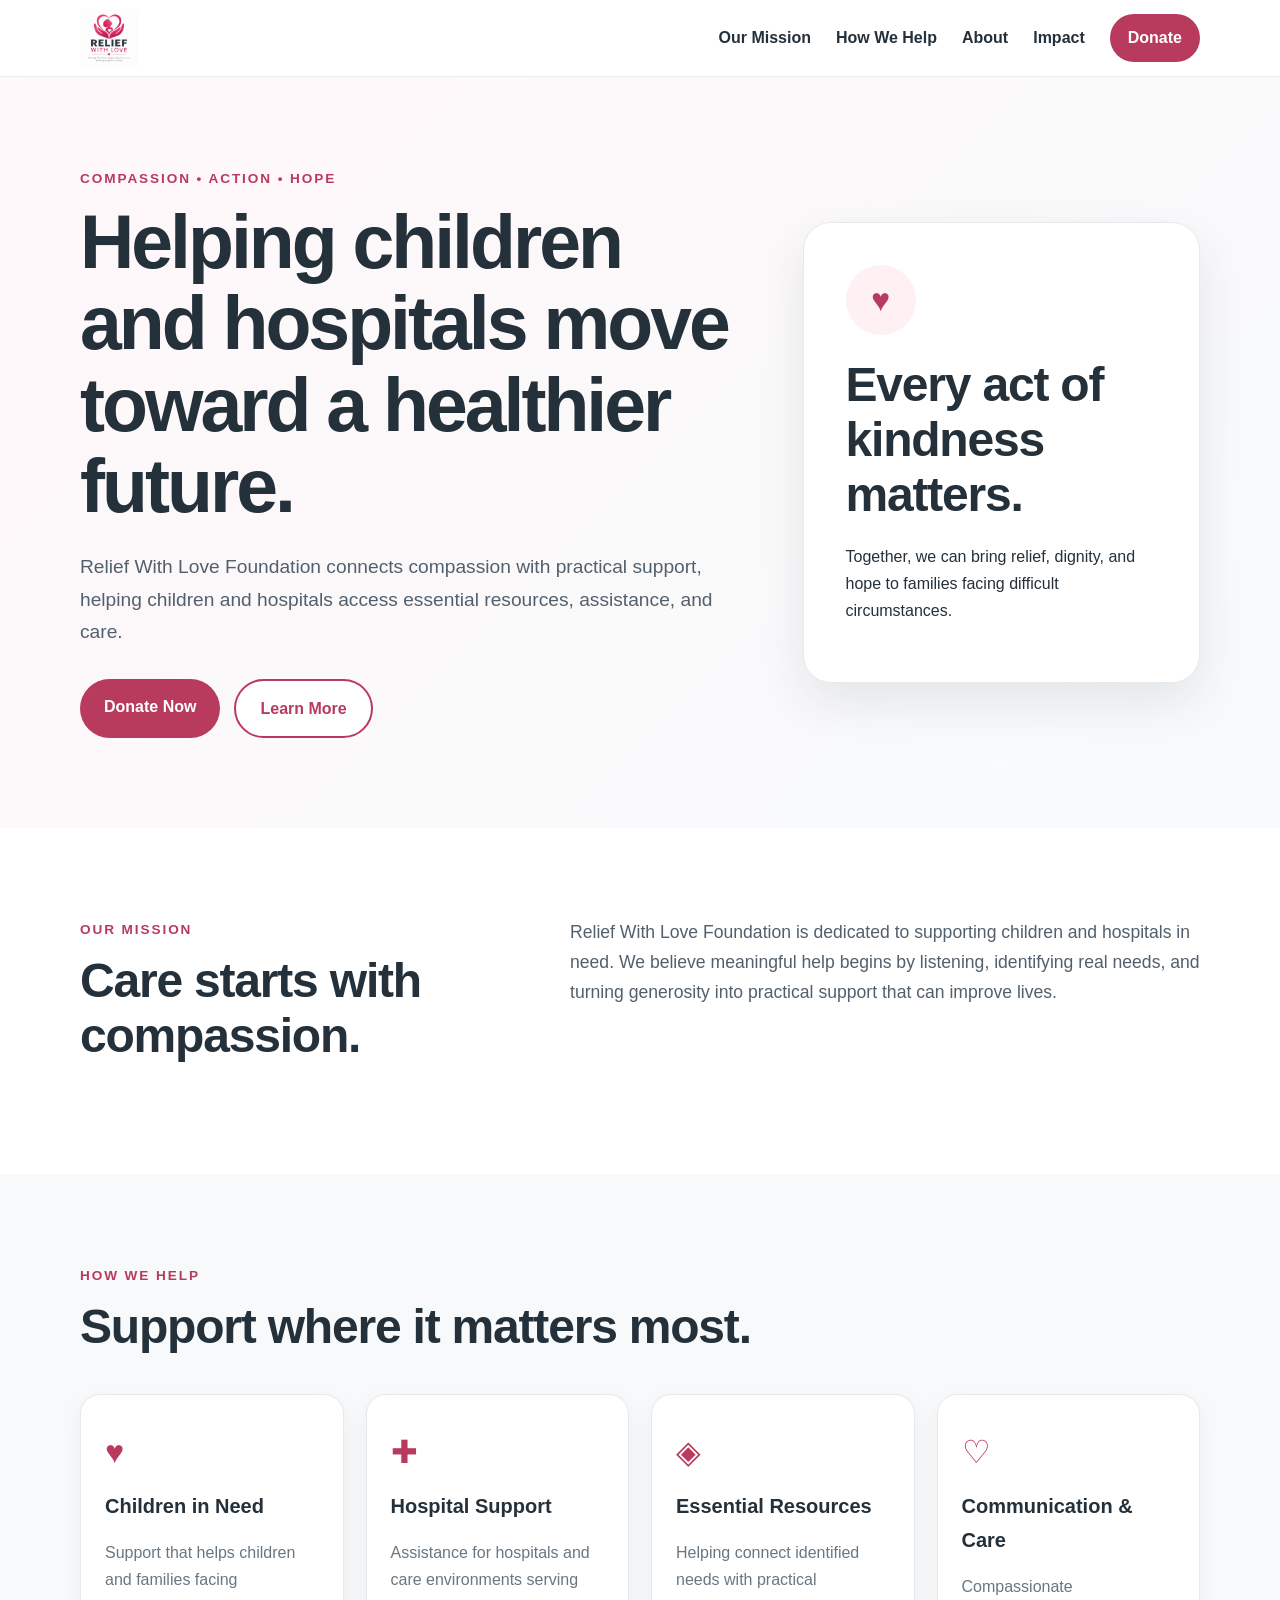
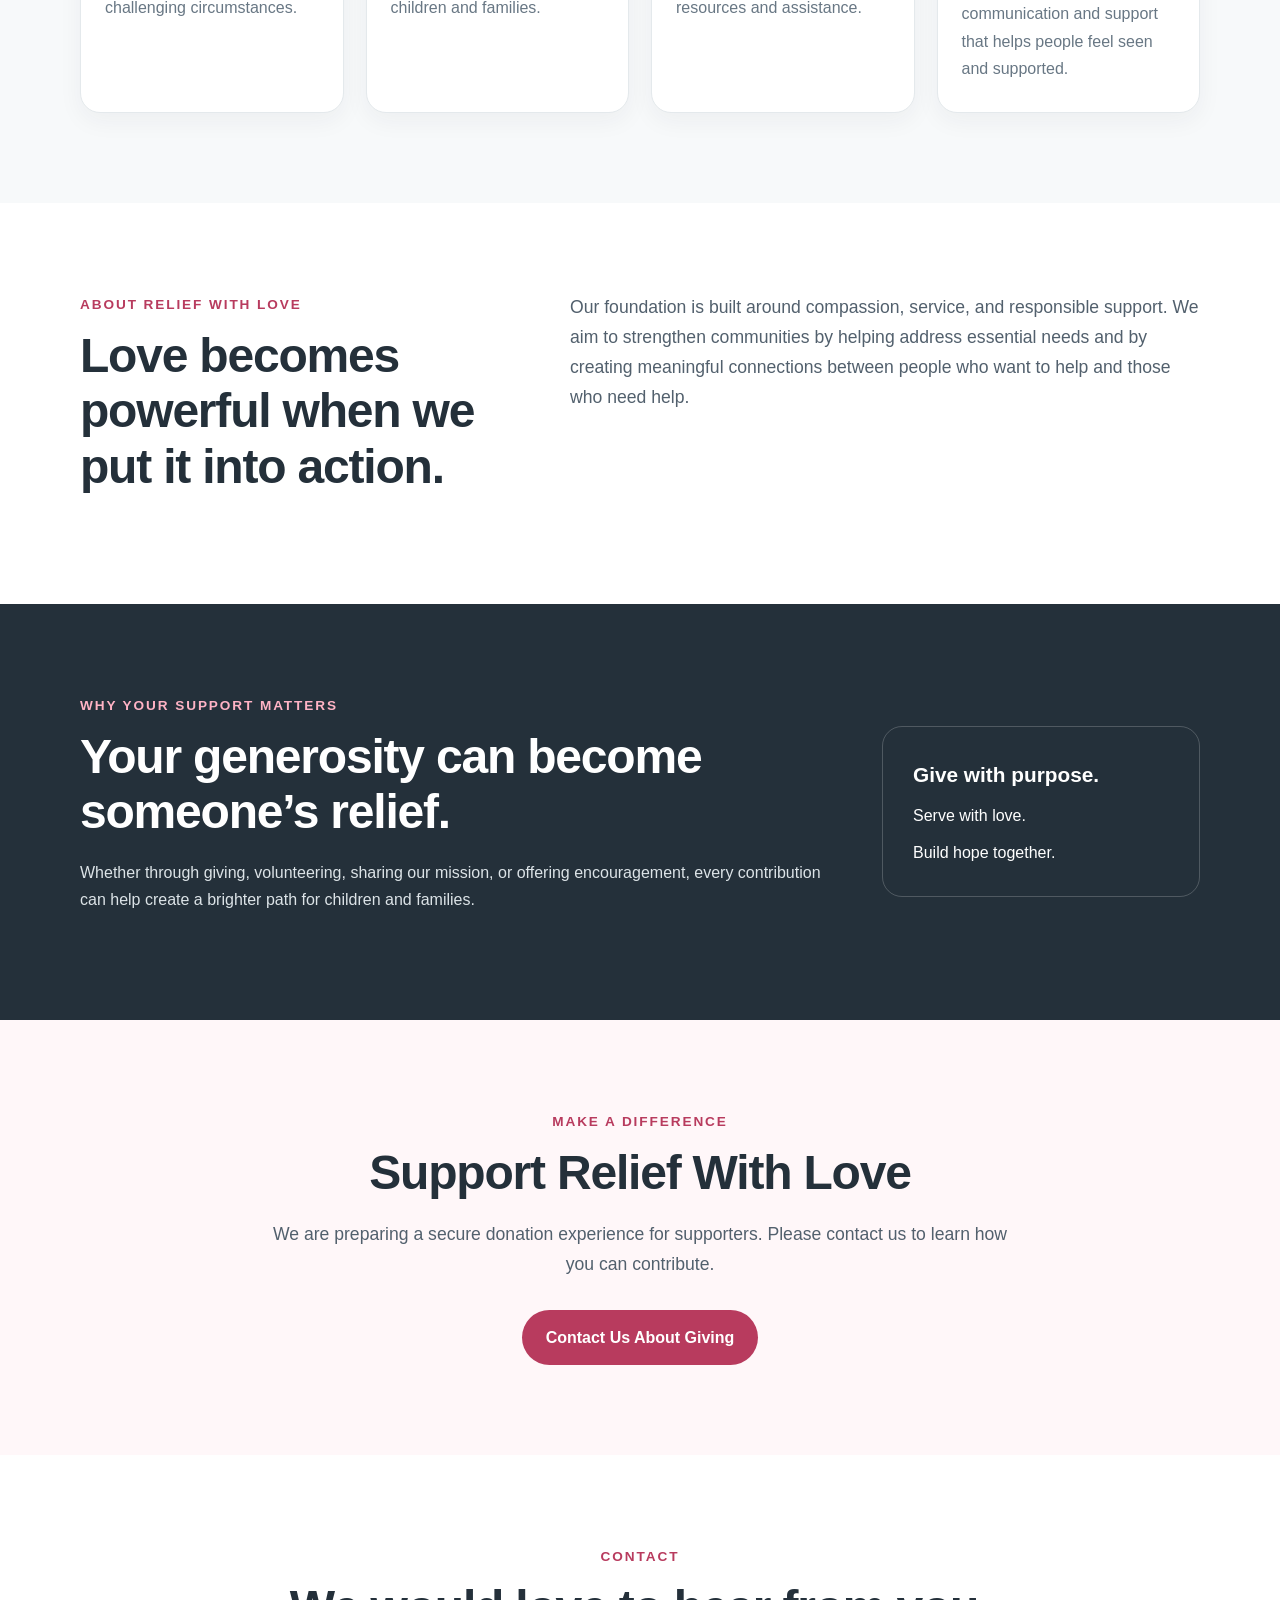
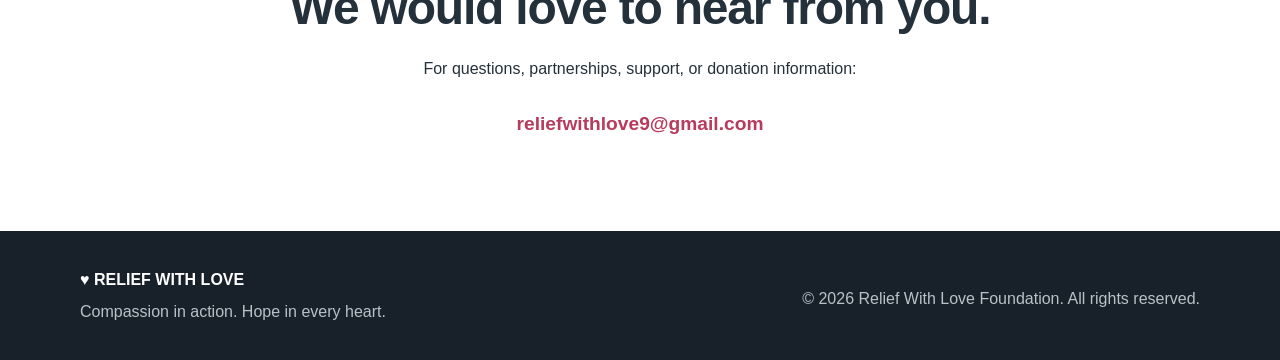
==== commit 32fdc0a5: "Update index.html" ====
--- a/index.html
+++ b/index.html
@@ -23,7 +23,7 @@
       <a href="#programs">How We Help</a>
       <a href="#about">About</a>
       <a href="#impact">Impact</a>
-      <a class="nav-donate" href="#donate">Donate</a>
+      <a class="nav-donate" href="donate.html">Donate</a>
     </nav>
   </div>
 </header>
--- a/style.css
+++ b/style.css
@@ -416,4 +416,8 @@
     text-align: center;
     width: 100%;
   }
-}
+}.logo img {
+  height: 58px;
+  width: auto;
+  display: block;
+}
